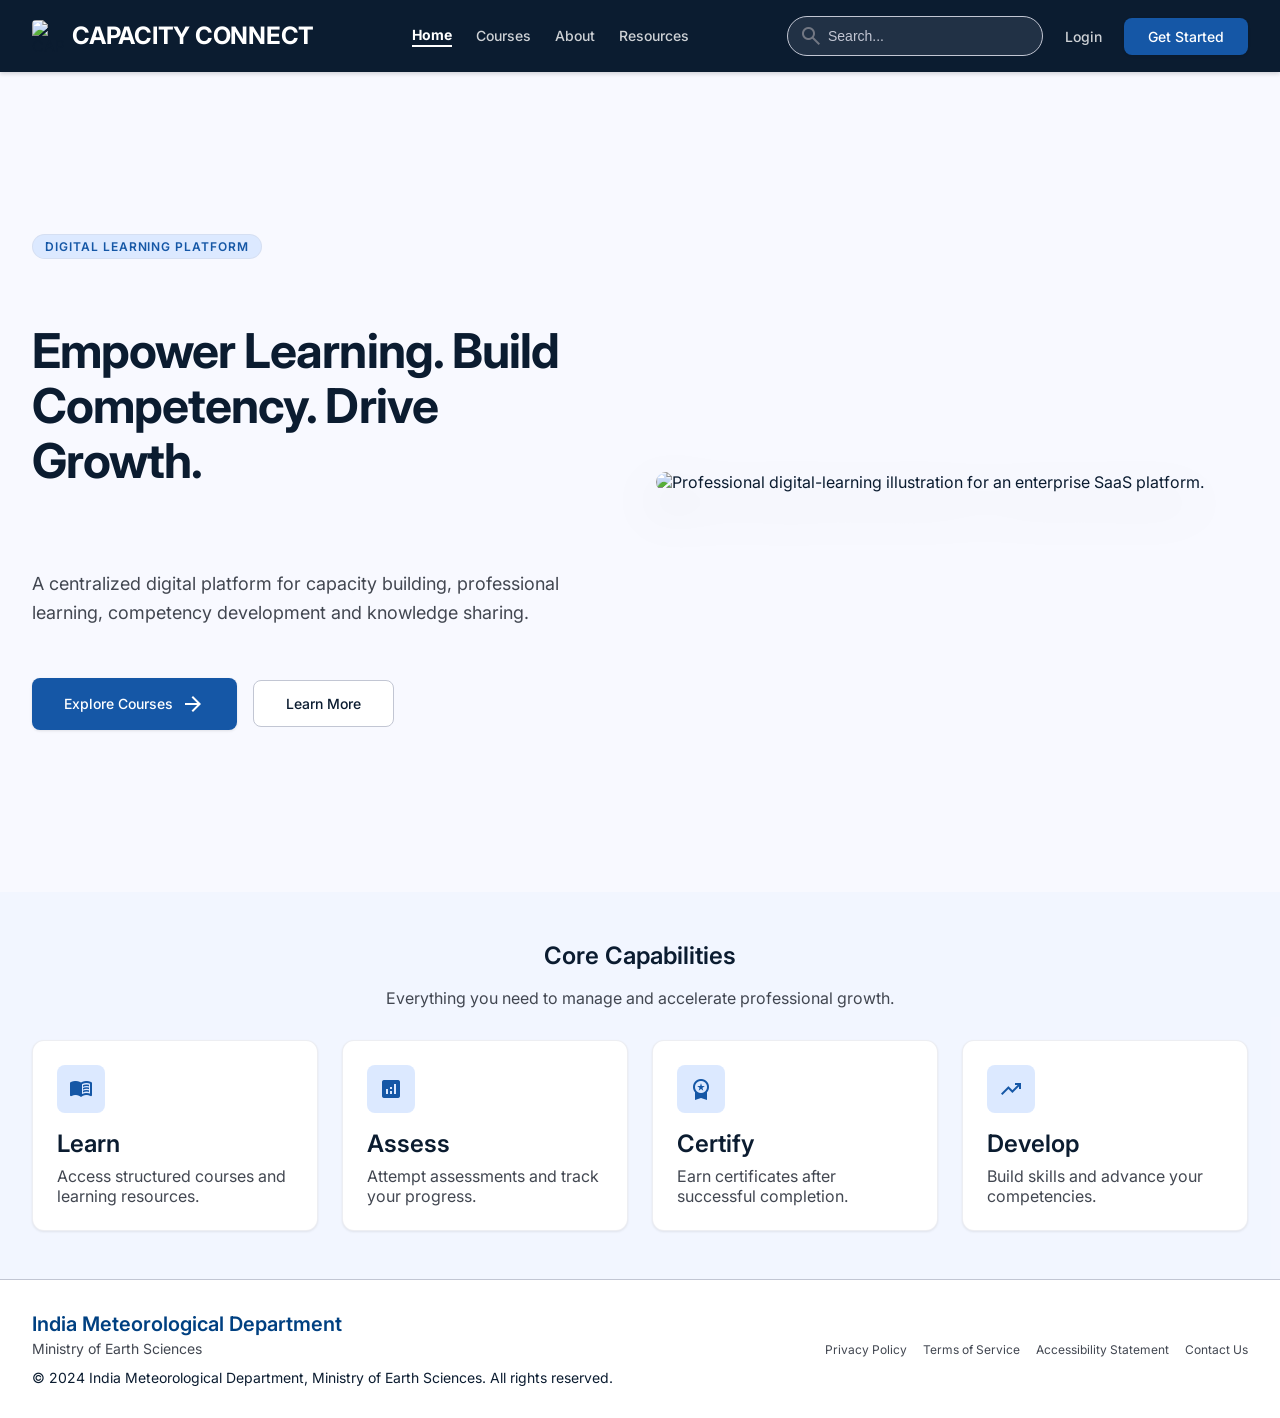
==== src/frontend/dashboard-main/landing.html @ 06204440 "added main landing page" ====
<!doctype html>
<html lang="en">
  <head>
    <meta charset="utf-8" />
    <meta content="width=device-width, initial-scale=1.0" name="viewport" />
    <title>CAPACITY CONNECT - Landing Page</title>
    <link
      href="https://fonts.googleapis.com/css2?family=Inter:wght@400;500;600;700&amp;display=swap"
      rel="stylesheet"
    />
    <link
      href="https://fonts.googleapis.com/css2?family=Material+Symbols+Outlined:wght,FILL@100..700,0..1&amp;display=swap"
      rel="stylesheet"
    />
    <link rel="stylesheet" href="landing.css" />
  </head>
  <body>
    <!-- Header -->
    <header class="site-header">
      <div class="header-inner wrap">
        <div class="brand">
          <img
            alt="CAPACITY CONNECT Logo"
            class="brand-logo"
            src="https://lh3.googleusercontent.com/aida-public/[base64]"
          />
          <span class="brand-title">CAPACITY CONNECT</span>
        </div>
        <nav class="main-nav">
          <a class="nav-link active" href="#">Home</a>
          <a class="nav-link" href="#">Courses</a>
          <a class="nav-link" href="#">About</a>
          <a class="nav-link" href="#">Resources</a>
        </nav>
        <div class="header-actions">
          <div class="search-wrapper">
            <span class="material-symbols-outlined search-icon">search</span>
            <input class="search-input" placeholder="Search..." type="text" />
          </div>
          <button
            class="btn-text"
            onclick="window.location.href = '../login/login.html'"
          >
            Login
          </button>
          <button
            class="btn-primary"
            onclick="window.location.href = '../signup/signup.html'"
          >
            Get Started
          </button>
        </div>
        <button class="menu-btn" aria-label="Open menu">
          <span class="material-symbols-outlined">menu</span>
        </button>
      </div>
    </header>

    <main class="wrap">
      <!-- Hero -->
      <section class="hero">
        <div class="hero-copy">
          <span class="eyebrow">Digital Learning Platform</span>
          <h1 class="hero-title">
            Empower Learning. Build Competency. Drive Growth.
          </h1>
          <p class="hero-subtitle">
            A centralized digital platform for capacity building, professional
            learning, competency development and knowledge sharing.
          </p>
          <div class="hero-actions">
            <button class="btn-primary-lg">
              Explore Courses
              <span class="material-symbols-outlined">arrow_forward</span>
            </button>
            <button class="btn-secondary-lg">Learn More</button>
          </div>
        </div>
        <div class="hero-media">
          <img
            alt="Professional digital-learning illustration for an enterprise SaaS platform."
            src="https://lh3.googleusercontent.com/aida-public/[base64]"
          />
        </div>
      </section>

      <!-- Features -->
      <section class="features">
        <div class="features-header">
          <h2 class="features-title">Core Capabilities</h2>
          <p class="features-subtitle">
            Everything you need to manage and accelerate professional growth.
          </p>
        </div>
        <div class="features-grid">
          <div class="feature-card">
            <div class="feature-icon">
              <span class="material-symbols-outlined fill">menu_book</span>
            </div>
            <h3 class="feature-title">Learn</h3>
            <p class="feature-desc">
              Access structured courses and learning resources.
            </p>
          </div>
          <div class="feature-card">
            <div class="feature-icon">
              <span class="material-symbols-outlined fill">analytics</span>
            </div>
            <h3 class="feature-title">Assess</h3>
            <p class="feature-desc">
              Attempt assessments and track your progress.
            </p>
          </div>
          <div class="feature-card">
            <div class="feature-icon">
              <span class="material-symbols-outlined fill"
                >workspace_premium</span
              >
            </div>
            <h3 class="feature-title">Certify</h3>
            <p class="feature-desc">
              Earn certificates after successful completion.
            </p>
          </div>
          <div class="feature-card">
            <div class="feature-icon">
              <span class="material-symbols-outlined fill">trending_up</span>
            </div>
            <h3 class="feature-title">Develop</h3>
            <p class="feature-desc">
              Build skills and advance your competencies.
            </p>
          </div>
        </div>
      </section>
    </main>

    <!-- Footer -->
    <footer class="site-footer">
      <div class="footer-inner wrap">
        <div class="footer-brand">
          <span class="footer-org">India Meteorological Department</span>
          <span class="footer-sub">Ministry of Earth Sciences</span>
          <span class="footer-copy"
            >© 2024 India Meteorological Department, Ministry of Earth Sciences.
            All rights reserved.</span
          >
        </div>
        <nav class="footer-links">
          <a href="#">Privacy Policy</a>
          <a href="#">Terms of Service</a>
          <a href="#">Accessibility Statement</a>
          <a href="#">Contact Us</a>
        </nav>
      </div>
    </footer>
  </body>
</html>
---- src/frontend/dashboard-main/landing.css ----
/* ---------- Design tokens (shared with login/signup) ---------- */
:root {
  --color-on-surface: #0b1c30;
  --color-on-surface-variant: #424751;
  --color-on-background: #0b1c30;
  --color-primary: #004081;
  --color-primary-container: #1557a6;
  --color-on-primary: #ffffff;
  --color-outline: #727783;
  --color-outline-variant: #c2c6d3;
  --color-surface: #f8f9ff;
  --color-surface-container-low: #eef4ff;
  --color-surface-container: #e5eeff;
  --color-surface-container-high: #dce9ff;
  --color-surface-container-lowest: #ffffff;
  --color-error: #ba1a1a;

  --radius: 0.25rem;
  --radius-lg: 0.5rem;
  --radius-xl: 0.75rem;
  --radius-full: 9999px;

  --space-xs: 4px;
  --space-sm: 8px;
  --space-md: 16px;
  --space-lg: 24px;
  --space-xl: 32px;
  --space-xxl: 48px;
  --gutter: 24px;
  --margin-desktop: 32px;
  --margin-mobile: 16px;
}

/* ---------- Reset / base ---------- */
* {
  box-sizing: border-box;
}

html,
body {
  height: 100%;
  margin: 0;
  scroll-behavior: smooth;
}

body {
  font-family: "Inter", sans-serif;
  background-color: var(--color-surface);
  color: var(--color-on-surface);
}

a {
  text-decoration: none;
  color: inherit;
}

button {
  font-family: inherit;
  cursor: pointer;
}

img {
  max-width: 100%;
  display: block;
}

.material-symbols-outlined {
  font-family: "Material Symbols Outlined";
  font-weight: normal;
  font-style: normal;
  line-height: 1;
  letter-spacing: normal;
  text-transform: none;
  display: inline-block;
  white-space: nowrap;
  word-wrap: normal;
  direction: ltr;
  -webkit-font-feature-settings: "liga";
  -webkit-font-smoothing: antialiased;
  font-variation-settings:
    "FILL" 0,
    "wght" 400,
    "GRAD" 0,
    "opsz" 24;
}

.material-symbols-outlined.fill {
  font-variation-settings: "FILL" 1;
}

.wrap {
  max-width: 1440px;
  margin: 0 auto;
}

/* ---------- Header ---------- */
.site-header {
  background-color: var(--color-on-background);
  position: sticky;
  top: 0;
  z-index: 50;
  width: 100%;
  box-shadow: 0 2px 4px rgba(0, 0, 0, 0.15);
}

.header-inner {
  display: flex;
  justify-content: space-between;
  align-items: center;
  width: 100%;
  padding: var(--space-md) var(--margin-desktop);
}

.brand {
  display: flex;
  align-items: center;
  gap: var(--space-sm);
}

.brand-logo {
  height: 2rem;
  width: 2rem;
  object-fit: contain;
  border-radius: var(--radius);
}

.brand-title {
  font-size: 1.5rem;
  line-height: 2rem;
  font-weight: 700;
  color: var(--color-on-primary);
  letter-spacing: -0.01em;
}

.main-nav {
  display: none;
  align-items: center;
  gap: var(--space-lg);
}

.nav-link {
  font-size: 0.875rem;
  font-weight: 500;
  color: rgba(255, 255, 255, 0.8);
  transition: opacity 0.15s ease, color 0.15s ease;
  padding-bottom: 2px;
}

.nav-link:hover {
  color: #ffffff;
}

.nav-link.active {
  color: #ffffff;
  font-weight: 700;
  border-bottom: 2px solid #ffffff;
}

.header-actions {
  display: none;
  align-items: center;
  gap: var(--space-md);
}

.search-wrapper {
  position: relative;
}

.search-icon {
  position: absolute;
  left: 0.75rem;
  top: 50%;
  transform: translateY(-50%);
  color: var(--color-outline);
  pointer-events: none;
}

.search-input {
  padding: 0.5rem 1rem 0.5rem 2.5rem;
  background-color: #213145;
  border: 1px solid var(--color-outline-variant);
  border-radius: var(--radius-full);
  color: #ffffff;
  font-size: 0.875rem;
  height: 2.5rem;
  width: 16rem;
  transition: border-color 0.15s ease;
}

.search-input::placeholder {
  color: var(--color-outline-variant);
}

.search-input:focus {
  outline: none;
  border-color: var(--color-primary-container);
}

.btn-text {
  background: none;
  border: none;
  color: rgba(255, 255, 255, 0.8);
  font-size: 0.875rem;
  font-weight: 500;
  transition: color 0.15s ease;
}

.btn-text:hover {
  color: #ffffff;
}

.btn-primary {
  background-color: var(--color-primary-container);
  color: var(--color-on-primary);
  padding: 0.625rem 1.5rem;
  border: none;
  border-radius: var(--radius-lg);
  font-size: 0.875rem;
  font-weight: 500;
  box-shadow: 0 1px 3px rgba(0, 0, 0, 0.1);
  transition: background-color 0.15s ease, box-shadow 0.15s ease;
}

.btn-primary:hover {
  background-color: var(--color-primary);
  box-shadow: 0 4px 6px rgba(0, 0, 0, 0.1);
}

.menu-btn {
  background: none;
  border: none;
  color: #ffffff;
  padding: var(--space-sm);
}

@media (min-width: 768px) {
  .main-nav,
  .header-actions {
    display: flex;
  }

  .menu-btn {
    display: none;
  }
}

/* ---------- Hero ---------- */
.hero {
  padding: var(--space-xxl) var(--margin-desktop);
  display: flex;
  flex-direction: column;
  align-items: center;
  gap: var(--space-xl);
  min-height: calc(100vh - 80px);
}

.hero-copy {
  flex: 1;
  display: flex;
  flex-direction: column;
  align-items: flex-start;
  gap: var(--space-lg);
  z-index: 1;
}

.eyebrow {
  background-color: var(--color-surface-container-high);
  color: var(--color-primary-container);
  padding: 0.25rem 0.75rem;
  border-radius: var(--radius-full);
  font-size: 0.75rem;
  font-weight: 600;
  text-transform: uppercase;
  letter-spacing: 0.08em;
  border: 1px solid rgba(194, 198, 211, 0.3);
}

.hero-title {
  font-size: 2.5rem;
  line-height: 1.15;
  letter-spacing: -0.02em;
  font-weight: 700;
  color: var(--color-on-background);
}

.hero-subtitle {
  font-size: 1.125rem;
  line-height: 1.6;
  color: var(--color-on-surface-variant);
  max-width: 42rem;
}

.hero-actions {
  display: flex;
  flex-wrap: wrap;
  align-items: center;
  gap: var(--space-md);
  padding-top: var(--space-sm);
}

.btn-primary-lg {
  background-color: var(--color-primary-container);
  color: var(--color-on-primary);
  padding: 0.875rem 2rem;
  border: none;
  border-radius: var(--radius-lg);
  font-size: 0.875rem;
  font-weight: 500;
  display: inline-flex;
  align-items: center;
  gap: 0.5rem;
  box-shadow: 0 1px 3px rgba(0, 0, 0, 0.1);
  transition: background-color 0.15s ease, box-shadow 0.15s ease;
}

.btn-primary-lg:hover {
  background-color: var(--color-primary);
  box-shadow: 0 4px 6px rgba(0, 0, 0, 0.1);
}

.btn-primary-lg .material-symbols-outlined {
  transition: transform 0.15s ease;
}

.btn-primary-lg:hover .material-symbols-outlined {
  transform: translateX(3px);
}

.btn-secondary-lg {
  background-color: var(--color-surface-container-lowest);
  color: var(--color-on-surface);
  border: 1px solid var(--color-outline-variant);
  padding: 0.875rem 2rem;
  border-radius: var(--radius-lg);
  font-size: 0.875rem;
  font-weight: 500;
  transition: background-color 0.15s ease;
}

.btn-secondary-lg:hover {
  background-color: var(--color-surface-container-low);
}

.hero-media {
  flex: 1;
  width: 100%;
  position: relative;
}

.hero-media img {
  width: 100%;
  height: auto;
  border-radius: var(--radius-xl);
  filter: drop-shadow(0 20px 25px rgba(0, 0, 0, 0.15));
  animation: float 6s ease-in-out infinite;
}

@keyframes float {
  0%, 100% { transform: translateY(0); }
  50% { transform: translateY(-10px); }
}

@media (min-width: 1024px) {
  .hero {
    flex-direction: row;
    align-items: center;
  }

  .hero-title {
    font-size: 3rem;
    padding-right: 3rem;
  }
}

/* ---------- Features ---------- */
.features {
  padding: var(--space-xxl) var(--margin-desktop);
  background-color: rgba(238, 244, 255, 0.5);
}

.features-header {
  margin-bottom: var(--space-xl);
  text-align: center;
}

.features-title {
  font-size: 1.5rem;
  line-height: 2rem;
  font-weight: 600;
  color: var(--color-on-background);
  margin: 0 0 var(--space-md);
}

.features-subtitle {
  color: var(--color-on-surface-variant);
  max-width: 42rem;
  margin: 0 auto;
}

.features-grid {
  display: grid;
  grid-template-columns: 1fr;
  gap: var(--gutter);
}

@media (min-width: 768px) {
  .features-grid {
    grid-template-columns: repeat(2, 1fr);
  }
}

@media (min-width: 1024px) {
  .features-grid {
    grid-template-columns: repeat(4, 1fr);
  }
}

.feature-card {
  background-color: var(--color-surface-container-lowest);
  padding: var(--space-lg);
  border-radius: var(--radius-xl);
  border: 1px solid rgba(194, 198, 211, 0.3);
  box-shadow: 0 1px 3px rgba(0, 0, 0, 0.05), 0 1px 2px rgba(0, 0, 0, 0.03);
  transition: box-shadow 0.3s ease;
}

.feature-card:hover {
  box-shadow: 0 10px 15px -3px rgba(0, 0, 0, 0.08);
}

.feature-icon {
  width: 3rem;
  height: 3rem;
  border-radius: var(--radius-lg);
  background-color: var(--color-surface-container-high);
  color: var(--color-primary-container);
  display: flex;
  align-items: center;
  justify-content: center;
  margin-bottom: var(--space-md);
  transition: background-color 0.15s ease, color 0.15s ease;
}

.feature-card:hover .feature-icon {
  background-color: var(--color-primary-container);
  color: var(--color-on-primary);
}

.feature-title {
  font-size: 1.5rem;
  font-weight: 600;
  color: var(--color-on-background);
  margin: 0 0 var(--space-sm);
}

.feature-desc {
  color: var(--color-on-surface-variant);
  margin: 0;
}

/* ---------- Footer ---------- */
.site-footer {
  background-color: var(--color-surface-container-lowest);
  border-top: 1px solid var(--color-outline-variant);
}

.footer-inner {
  width: 100%;
  padding: var(--space-xl) var(--margin-desktop);
  display: flex;
  flex-direction: column;
  align-items: center;
  gap: var(--space-md);
}

.footer-brand {
  display: flex;
  flex-direction: column;
  align-items: center;
  gap: var(--space-xs);
  text-align: center;
}

.footer-org {
  font-size: 1.25rem;
  font-weight: 600;
  color: var(--color-primary);
}

.footer-sub {
  font-size: 0.875rem;
  color: var(--color-on-surface-variant);
}

.footer-copy {
  font-size: 0.875rem;
  color: var(--color-on-surface);
  margin-top: var(--space-sm);
}

.footer-links {
  display: flex;
  flex-wrap: wrap;
  justify-content: center;
  gap: var(--space-md);
}

.footer-links a {
  font-size: 0.75rem;
  color: var(--color-on-surface-variant);
  transition: color 0.15s ease;
}

.footer-links a:hover {
  color: var(--color-primary);
  text-decoration: underline;
}

@media (min-width: 768px) {
  .footer-inner {
    flex-direction: row;
    justify-content: space-between;
  }

  .footer-brand {
    align-items: flex-start;
    text-align: left;
  }
}
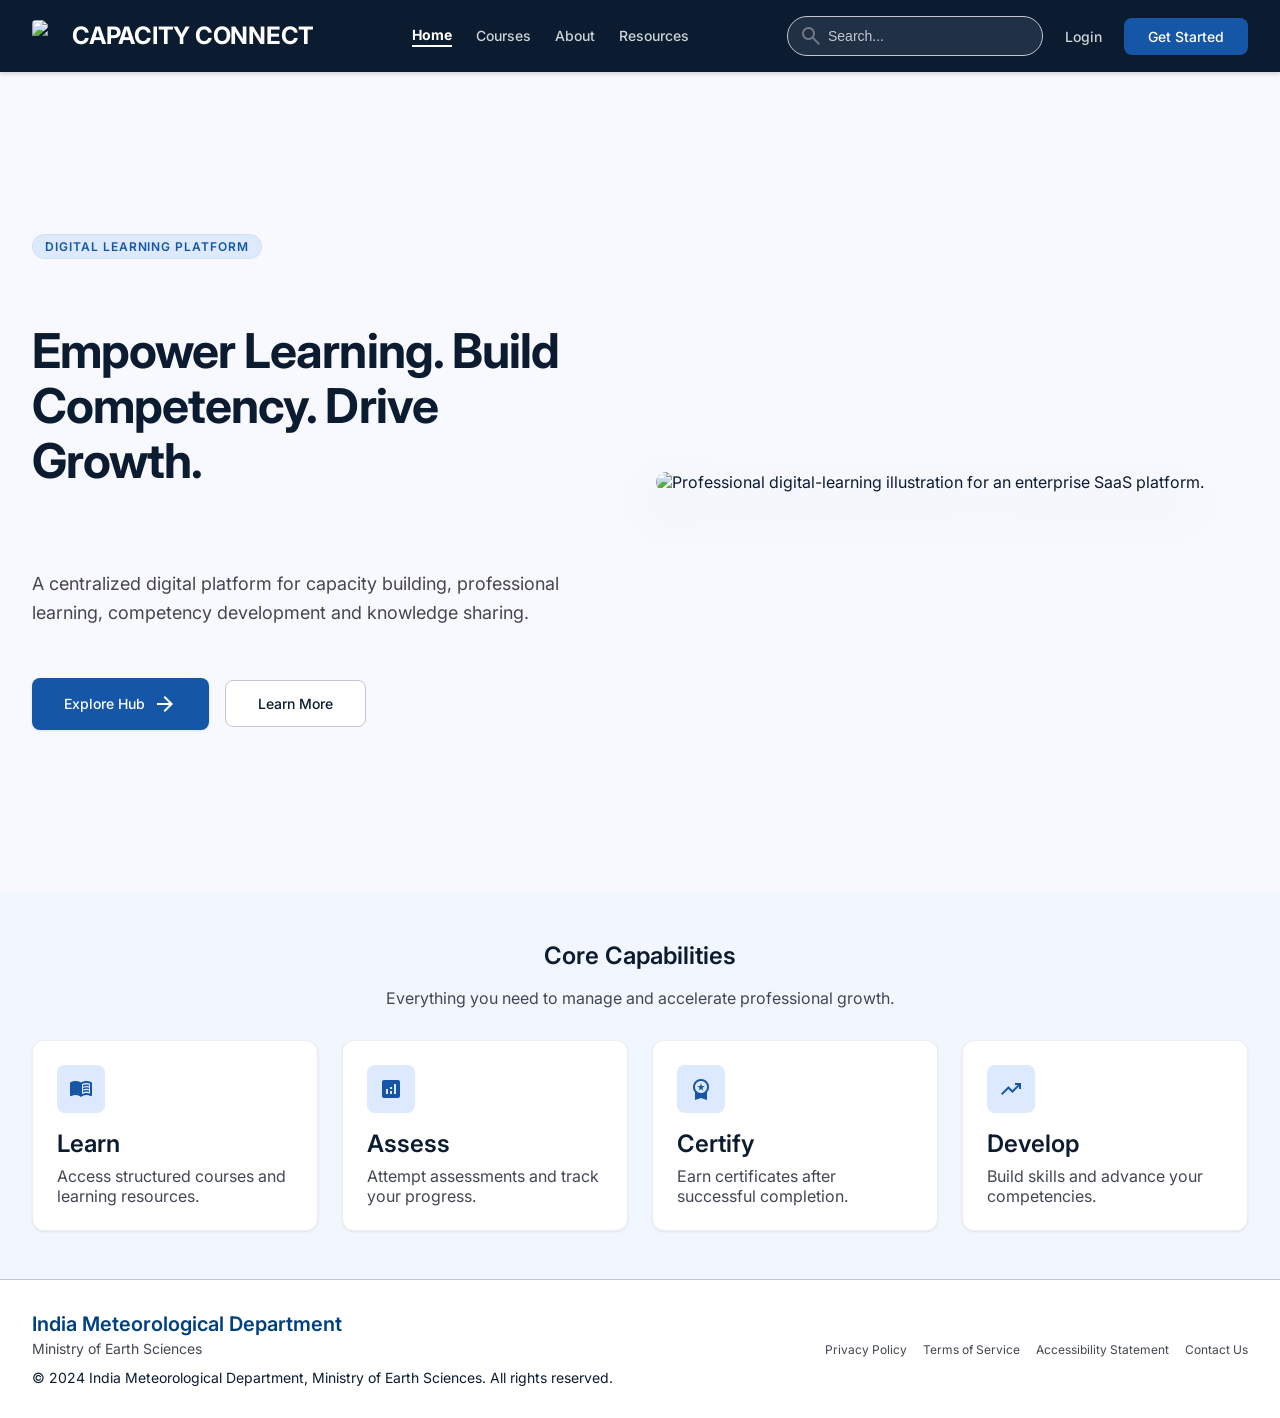
==== commit a0dec6c3: "added main landing page" ====
--- a/src/frontend/dashboard-main/landing.html
+++ b/src/frontend/dashboard-main/landing.html
@@ -70,7 +70,7 @@
           </p>
           <div class="hero-actions">
             <button class="btn-primary-lg">
-              Explore Courses
+              Explore Hub
               <span class="material-symbols-outlined">arrow_forward</span>
             </button>
             <button class="btn-secondary-lg">Learn More</button>
